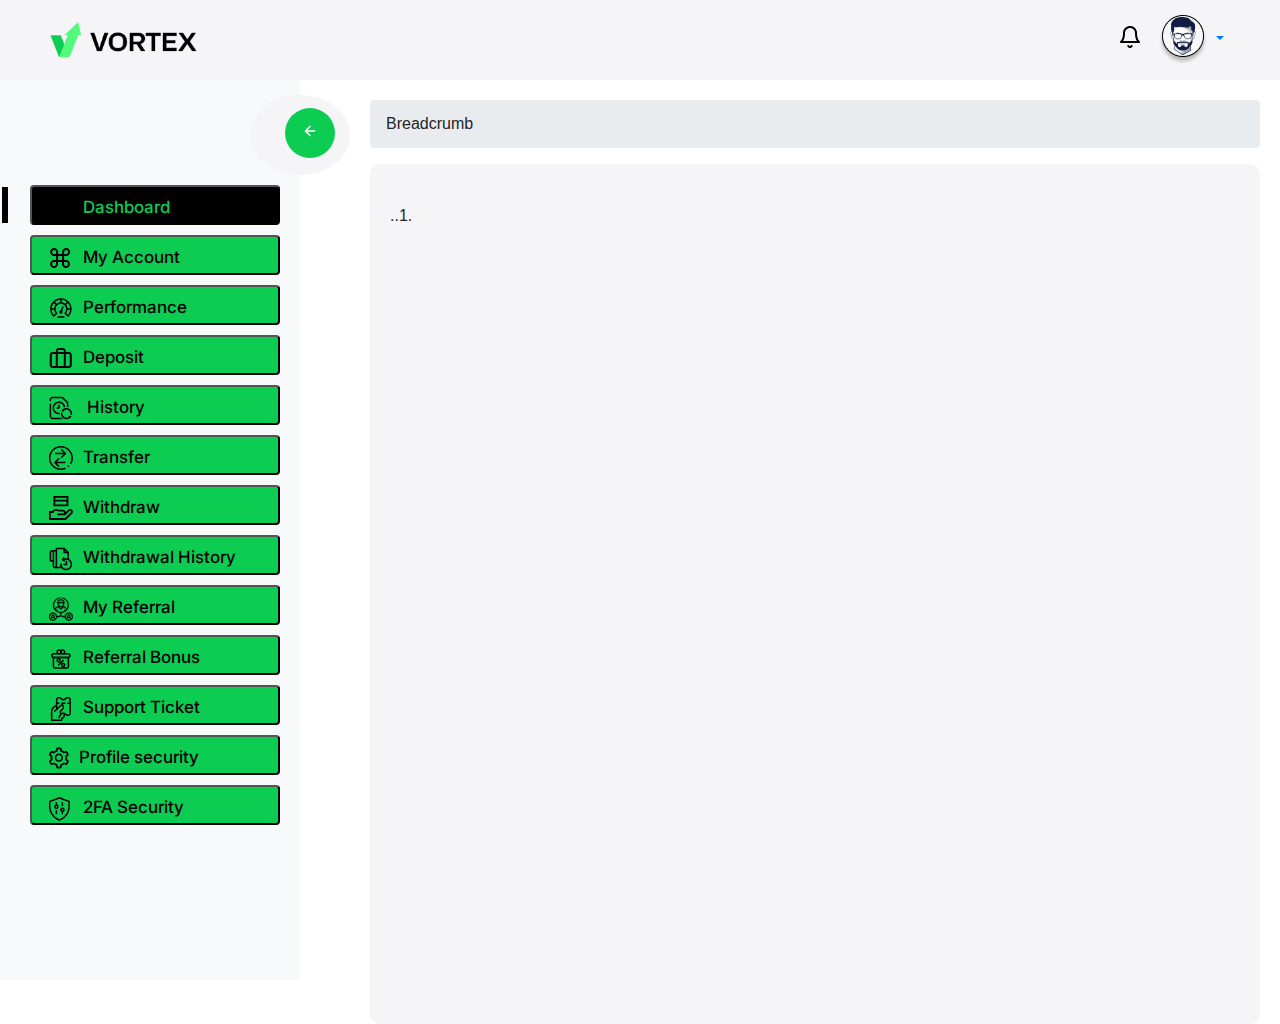
==== account.html @ d3b7a276 "Added" ====
<!DOCTYPE html>
<html lang="en">

<head>
    <meta charset="UTF-8">
    <meta name="viewport" content="width=device-width, initial-scale=1.0">
    <title>Account</title>
</head>
<!-- Latest compiled and minified CSS -->
<link rel="stylesheet" href="https://cdn.jsdelivr.net/npm/bootstrap@4.6.2/dist/css/bootstrap.min.css">
<!-- Font Awsome 5 -->
<link href="https://cdnjs.cloudflare.com/ajax/libs/font-awesome/5.15.4/css/all.min.css" rel="stylesheet">
<!-- custom css -->
<link rel="stylesheet" href="./assets/css/style.css">
<!-- common css -->
<link rel="stylesheet" href="./assets/css/common.css">
<!-- responsive -->
<link rel="stylesheet" href="./assets/css/responsive.css">


<body>
    <div class="wrapper">
        <!-- Navbar -->
        <nav class="navbar navbar-expand-lg bg1 pl-lg-5 pr-lg-5 pl-3 pr-3">
            <a class="navbar-brand" href="#">
                <img src="./assets/img/logo.png" width="150" height="auto" class="d-inline-block align-top" alt="Logo">
            </a>
            <button class="navbar-toggler" type="button" data-toggle="collapse" data-target="#navbarNav" aria-controls="navbarNav" aria-expanded="false" aria-label="Toggle navigation">
          <span class="navbar-toggler-icon"></span>
        </button>
            <div class="collapse navbar-collapse justify-content-end" id="navbarNav">
                <ul class="navbar-nav align-items-center">
                    <li class="nav-item">
                        <a class="nav-link medium-weight pt-0" href="#">
                            <img src="./assets/img/bell.png" alt="">
                        </a>
                    </li>
                    <li class="nav-item dropdown">
                        <a class="nav-link medium-weight dropdown-toggle" href="#" id="navbarDropdownMenuLink" role="button" data-toggle="dropdown" aria-haspopup="true" aria-expanded="false">
                            <img src="./assets/img/user-icon.png" alt="">
                        </a>
                        <div class="dropdown-menu dropdown-menu-right" aria-labelledby="navbarDropdownMenuLink">
                            <a class="dropdown-item" href="#">account</a>
                            <a class="dropdown-item" href="#">deposit</a>
                            <div class="dropdown-divider"></div>
                            <a class="dropdown-item" href="#">Logout</a>
                        </div>
                    </li>
                </ul>
            </div>
        </nav>
        <!-- Navbar End-->
        <div class="dashboard-structure">

            <div class="left-side show">
                <div class="circle bg1">
                    <button class="toggle-menu">
                    <img class="left-arrow mr-0" src="./assets/img/arrow-left.png" style="margin-top:-5px" alt="">
                </button>
                </div>
                <div class="nav flex-column nav-pills" id="v-pills-tab" role="tablist" aria-orientation="vertical">
                    <button class="nav-link medium-weight active" id="v-pills-dashboard-tab" data-toggle="pill" data-target="#v-pills-dashboard" type="button" role="tab" aria-controls="v-pills-dashboard" aria-selected="true"><img src="./assets/img/dashboard-icon.svg" alt="">Dashboard</button>
                    <button class="nav-link medium-weight" id="v-pills-account-tab" data-toggle="pill" data-target="#v-pills-account" type="button" role="tab" aria-controls="v-pills-account" aria-selected="false"><img src="./assets/img/account.svg" alt="">My Account</button>
                    <button class="nav-link medium-weight" id="v-pills-performance-tab" data-toggle="pill" data-target="#v-pills-performance" type="button" role="tab" aria-controls="v-pills-performance" aria-selected="false"><img src="./assets/img/performance_11743778 1.svg" alt="">Performance</button>
                    <button class="nav-link medium-weight" id="v-pills-deposit-tab" data-toggle="pill" data-target="#v-pills-deposit" type="button" role="tab" aria-controls="v-pills-deposit" aria-selected="false"><img src="./assets/img/deposi.svg" alt="">Deposit</button>
                    <button class="nav-link medium-weight" id="v-pills-history-tab" data-toggle="pill" data-target="#v-pills-history" type="button" role="tab" aria-controls="v-pills-history" aria-selected="false"><img src="./assets/img/deposit-history.svg" alt=""> History</button>
                    <button class="nav-link medium-weight" id="v-pills-transfer-tab" data-toggle="pill" data-target="#v-pills-transfer" type="button" role="tab" aria-controls="v-pills-transfer" aria-selected="true"><img src="./assets/img/transfer.svg" alt="">Transfer</button>
                    <button class="nav-link medium-weight" id="v-pills-withdraw-tab" data-toggle="pill" data-target="#v-pills-withdraw" type="button" role="tab" aria-controls="v-pills-withdraw" aria-selected="false"><img src="./assets/img/withdraw.svg" alt="">Withdraw</button>
                    <button class="nav-link medium-weight" id="v-pills-withdraw-history-tab" data-toggle="pill" data-target="#v-pills-withdraw-history" type="button" role="tab" aria-controls="v-pills-withdraw-history" aria-selected="false"><img src="./assets/img/withdraw-history.svg" alt="">Withdrawal History</button>
                    <button class="nav-link medium-weight" id="v-pills-referral-tab" data-toggle="pill" data-target="#v-pills-referral" type="button" role="tab" aria-controls="v-pills-referral" aria-selected="false"><img src="./assets/img/referal.svg" alt="">My Referral</button>
                    <button class="nav-link medium-weight" id="v-pills-referral-bonus-tab" data-toggle="pill" data-target="#v-pills-referral-bonus" type="button" role="tab" aria-controls="v-pills-referral-bonus" aria-selected="true"><img src="./assets/img/referal-bonus.svg" alt="">Referral Bonus</button>
                    <button class="nav-link medium-weight" id="v-pills-ticket-tab" data-toggle="pill" data-target="#v-pills-ticket" type="button" role="tab" aria-controls="v-pills-ticket" aria-selected="false"><img src="./assets/img/ticket.svg" alt="">Support Ticket</button>
                    <button class="nav-link medium-weight" id="v-pills-profile-setting-tab" data-toggle="pill" data-target="#v-pills-profile-setting" type="button" role="tab" aria-controls="v-pills-profile-setting" aria-selected="false"><img src="./assets/img/setting.svg" alt="">Profile security</button>
                    <button class="nav-link medium-weight" id="v-pills-security-tab" data-toggle="pill" data-target="#v-pills-security" type="button" role="tab" aria-controls="v-pills-security" aria-selected="false"><img src="./assets/img/security.svg" alt="">2FA Security</button>
                </div>
            </div>
            <div class="right-side">
                <div class="breadcrumb">
                    Breadcrumb

                </div>
                <div class="tab-content" id="v-pills-tabContent">
                    <div class="tab-pane fade show active" id="v-pills-dashboard" role="tabpanel" aria-labelledby="v-pills-dashboard-tab">..1.</div>
                    <div class="tab-pane fade" id="v-pills-account" role="tabpanel" aria-labelledby="v-pills-account-tab">.2..</div>
                    <div class="tab-pane fade" id="v-pills-performance" role="tabpanel" aria-labelledby="v-pills-performance-tab">.3..</div>
                    <div class="tab-pane fade" id="v-pills-deposit" role="tabpanel" aria-labelledby="v-pills-deposit-tab">..4.</div>
                    <div class="tab-pane fade" id="v-pills-history" role="tabpanel" aria-labelledby="v-pills-history-tab">..5.</div>
                    <div class="tab-pane fade " id="v-pills-transfer" role="tabpanel" aria-labelledby="v-pills-transfer-tab">.6..</div>
                    <div class="tab-pane fade" id="v-pills-withdraw" role="tabpanel" aria-labelledby="v-pills-withdraw-tab">.7..</div>
                    <div class="tab-pane fade" id="v-pills-withdraw-history" role="tabpanel" aria-labelledby="v-pills-withdraw-history-tab">..8.</div>
                    <div class="tab-pane fade" id="v-pills-referral" role="tabpanel" aria-labelledby="v-pills-referral-tab">.9..</div>
                    <div class="tab-pane fade " id="v-pills-referral-bonus" role="tabpanel" aria-labelledby="v-pills-referral-bonus-tab">.10..</div>
                    <div class="tab-pane fade" id="v-pills-ticket" role="tabpanel" aria-labelledby="v-pills-ticket-tab">.11..</div>
                    <div class="tab-pane fade" id="v-pills-profile-setting" role="tabpanel" aria-labelledby="v-pills-profile-setting-tab">.12..</div>
                    <div class="tab-pane fade" id="v-pills-security" role="tabpanel" aria-labelledby="v-pills-security-tab">.13..</div>
                </div>
            </div>
        </div>

    </div>
</body>
<!-- jQuery library -->
<script src="https://cdn.jsdelivr.net/npm/jquery@3.7.1/dist/jquery.slim.min.js"></script>

<!-- Popper JS -->
<script src="https://cdn.jsdelivr.net/npm/popper.js@1.16.1/dist/umd/popper.min.js"></script>

<!-- Latest compiled JavaScript -->
<script src="https://cdn.jsdelivr.net/npm/bootstrap@4.6.2/dist/js/bootstrap.bundle.min.js"></script>

<script>
    $(document).ready(function() {
        $(".toggle-menu").click(function() {
            $(".left-side").toggleClass("show");
            $('.right-side').toggleClass('active');
            $(".left-arrow").toggleClass("active");
        });
    });
</script>

</html>
---- assets/css/style.css ----
.sign-in {
  height: 100vh;
  margin: auto 0;
}

.sign-in .container-fluid,
.sign-in .row {
  height: 100%;
}

.sign-in .form-content {
  display: -webkit-box;
  display: -ms-flexbox;
  display: flex;
  -webkit-box-orient: vertical;
  -webkit-box-direction: normal;
      -ms-flex-direction: column;
          flex-direction: column;
  -webkit-box-pack: center;
      -ms-flex-pack: center;
          justify-content: center;
  padding: 0 250px;
}

.sign-in .form-content .input-group-prepend .input-group-text::after {
  content: "";
  display: block;
  width: 1.5px;
  height: calc(100% - 8px);
  /* Adjust the height as needed */
  background-color: #000;
  /* Adjust the color as needed */
  margin: 3px 0 3px 10px;
  /* Adjust the margin to center the line vertically */
  height: 18px;
}

.sign-in .form-content input {
  border-radius: 100px;
}

.sign-in .form-content input[type="text"],
.sign-in .form-content input[type="password"] {
  height: 60px;
}

.sign-in .form-content .input-group-text {
  border-top-left-radius: 100px;
  border-bottom-left-radius: 100px;
  height: 60px;
  background-color: white !important;
}

.sign-in .form-content .form-control:focus {
  border: 1px solid #000;
  -webkit-box-shadow: none;
          box-shadow: none;
}

.sign-in .form-content p {
  color: #000;
}

.sign-in .form-content i {
  color: #0CCC52;
  margin-top: -4px;
}

.sign-in .form-content .remember-forgot {
  display: -webkit-box;
  display: -ms-flexbox;
  display: flex;
  -webkit-box-pack: justify;
      -ms-flex-pack: justify;
          justify-content: space-between;
  -webkit-box-align: center;
      -ms-flex-align: center;
          align-items: center;
}

.sign-in .form-content .remember-forgot .forgot a {
  font-size: 15px;
  color: #000000;
  text-decoration: none;
}

.sign-in .form-content .logo {
  width: 250px;
  text-align: center;
  margin: 0 auto;
}

.sign-in .form-content a.btn {
  font-size: 19px;
}

.sign-in .form-content a.btn:focus {
  -webkit-box-shadow: none;
          box-shadow: none;
}

.sign-in .form-content .span1 {
  font-size: 24px;
  margin-top: 20px;
}

.sign-in .form-content .span1 a {
  color: #000;
}

.register,
.forgot-pass,
.verify-email,
.create-new-pass {
  height: 100vh;
  margin: auto 0;
}

.register .container-fluid,
.register .row,
.forgot-pass .container-fluid,
.forgot-pass .row,
.verify-email .container-fluid,
.verify-email .row,
.create-new-pass .container-fluid,
.create-new-pass .row {
  height: 100%;
}

.register .form-content,
.forgot-pass .form-content,
.verify-email .form-content,
.create-new-pass .form-content {
  display: -webkit-box;
  display: -ms-flexbox;
  display: flex;
  -webkit-box-orient: vertical;
  -webkit-box-direction: normal;
      -ms-flex-direction: column;
          flex-direction: column;
  -webkit-box-pack: center;
      -ms-flex-pack: center;
          justify-content: center;
  padding: 0 250px;
}

.register .form-content .input-group-prepend .input-group-text::after,
.forgot-pass .form-content .input-group-prepend .input-group-text::after,
.verify-email .form-content .input-group-prepend .input-group-text::after,
.create-new-pass .form-content .input-group-prepend .input-group-text::after {
  content: "";
  display: block;
  width: 1.5px;
  height: calc(100% - 8px);
  /* Adjust the height as needed */
  background-color: #000;
  /* Adjust the color as needed */
  margin: 3px 0 3px 10px;
  /* Adjust the margin to center the line vertically */
  height: 18px;
}

.register .form-content input,
.forgot-pass .form-content input,
.verify-email .form-content input,
.create-new-pass .form-content input {
  border-radius: 100px;
}

.register .form-content input[type="text"],
.register .form-content input[type="password"],
.register .form-content input[type="email"],
.register .form-content input[type="tel"],
.register .form-content select,
.forgot-pass .form-content input[type="text"],
.forgot-pass .form-content input[type="password"],
.forgot-pass .form-content input[type="email"],
.forgot-pass .form-content input[type="tel"],
.forgot-pass .form-content select,
.verify-email .form-content input[type="text"],
.verify-email .form-content input[type="password"],
.verify-email .form-content input[type="email"],
.verify-email .form-content input[type="tel"],
.verify-email .form-content select,
.create-new-pass .form-content input[type="text"],
.create-new-pass .form-content input[type="password"],
.create-new-pass .form-content input[type="email"],
.create-new-pass .form-content input[type="tel"],
.create-new-pass .form-content select {
  height: 60px;
}

.register .form-content select,
.forgot-pass .form-content select,
.verify-email .form-content select,
.create-new-pass .form-content select {
  border-top-right-radius: 100px;
  border-bottom-right-radius: 100px;
  /* Remove default appearance */
  -webkit-appearance: none;
  /* Safari and Chrome */
  -moz-appearance: none;
  /* Firefox */
  appearance: none;
  /* Standard */
  /* Add custom styles */
  padding-right: 25px;
  /* Space for custom arrow */
  background-image: url("../img/dropdown.png");
  /* Replace 'path/to/arrow-icon.png' with your arrow icon */
  background-repeat: no-repeat;
  background-position: 95%;
  /* Position the arrow on the right side */
}

.register .form-content .input-group-text,
.forgot-pass .form-content .input-group-text,
.verify-email .form-content .input-group-text,
.create-new-pass .form-content .input-group-text {
  border-top-left-radius: 100px;
  border-bottom-left-radius: 100px;
  height: 60px;
  background-color: white !important;
}

.register .form-content .form-control:focus,
.forgot-pass .form-content .form-control:focus,
.verify-email .form-content .form-control:focus,
.create-new-pass .form-content .form-control:focus {
  border: 1px solid #000;
  -webkit-box-shadow: none;
          box-shadow: none;
}

.register .form-content p,
.forgot-pass .form-content p,
.verify-email .form-content p,
.create-new-pass .form-content p {
  color: #000;
}

.register .form-content i,
.forgot-pass .form-content i,
.verify-email .form-content i,
.create-new-pass .form-content i {
  color: #0CCC52;
  margin-top: -4px;
}

.register .form-content .remember-forgot,
.forgot-pass .form-content .remember-forgot,
.verify-email .form-content .remember-forgot,
.create-new-pass .form-content .remember-forgot {
  display: -webkit-box;
  display: -ms-flexbox;
  display: flex;
  -webkit-box-pack: justify;
      -ms-flex-pack: justify;
          justify-content: space-between;
  -webkit-box-align: center;
      -ms-flex-align: center;
          align-items: center;
}

.register .form-content .remember-forgot .forgot a,
.forgot-pass .form-content .remember-forgot .forgot a,
.verify-email .form-content .remember-forgot .forgot a,
.create-new-pass .form-content .remember-forgot .forgot a {
  font-size: 15px;
  color: #000000;
  text-decoration: none;
}

.register .form-content .logo,
.forgot-pass .form-content .logo,
.verify-email .form-content .logo,
.create-new-pass .form-content .logo {
  width: 250px;
  text-align: center;
  margin: 0 auto;
}

.register .form-content a.btn,
.forgot-pass .form-content a.btn,
.verify-email .form-content a.btn,
.create-new-pass .form-content a.btn {
  font-size: 19px;
}

.register .form-content a.btn:focus,
.forgot-pass .form-content a.btn:focus,
.verify-email .form-content a.btn:focus,
.create-new-pass .form-content a.btn:focus {
  -webkit-box-shadow: none;
          box-shadow: none;
}

.register .form-content .span1,
.forgot-pass .form-content .span1,
.verify-email .form-content .span1,
.create-new-pass .form-content .span1 {
  font-size: 24px;
  margin-top: 20px;
}

.register .form-content .span1 a,
.forgot-pass .form-content .span1 a,
.verify-email .form-content .span1 a,
.create-new-pass .form-content .span1 a {
  color: #000;
}

.register .six-input,
.forgot-pass .six-input,
.verify-email .six-input,
.create-new-pass .six-input {
  margin-top: 30px;
}

.register .six-input .six-input-field,
.forgot-pass .six-input .six-input-field,
.verify-email .six-input .six-input-field,
.create-new-pass .six-input .six-input-field {
  width: 40px !important;
  height: 40px !important;
  border-radius: 15px !important;
  padding-left: 5px !important;
  border: 1px solid #000000 !important;
}

.dashboard-structure {
  display: -webkit-box;
  display: -ms-flexbox;
  display: flex;
  width: 100%;
  position: relative;
}

.dashboard-structure .left-side {
  position: absolute;
  top: 0;
  left: -300px;
  /* initially hide the menu */
  width: 300px;
  -webkit-transition: left 0.3s ease;
  transition: left 0.3s ease;
  background-color: #f8f9fa;
  padding: 100px 20px 20px 30px;
  height: 100%;
}

.dashboard-structure .left-side .nav-link {
  position: relative;
  text-align: left;
  margin: 5px 0;
  font-size: 17px;
}

.dashboard-structure .left-side .nav-link::before {
  content: "";
  position: absolute;
  width: 0px;
  height: 100%;
  border-radius: 0px;
  background: #000;
  top: 0;
  bottom: 0;
  left: -30px;
  margin: auto;
  -webkit-transition: 0.4s;
  transition: 0.4s;
}

.dashboard-structure .left-side .nav-link:hover {
  background-color: #000 !important;
  color: #0CCC52 !important;
}

.dashboard-structure .left-side .nav-link:hover::before {
  width: 6px;
}

.dashboard-structure .left-side .nav-link img {
  margin-right: 10px;
}

.dashboard-structure .left-side .nav-link.active {
  background-color: #000 !important;
  color: #0CCC52 !important;
}

.dashboard-structure .left-side .nav-link.active::before {
  width: 6px;
}

.dashboard-structure .right-side {
  width: calc(100% - 350px);
  margin-left: auto;
  min-height: 100vh;
  background: #fff;
  background-size: cover;
  background-position: center;
  -webkit-transition: 0.4s;
  transition: 0.4s;
  padding: 20px;
}

.dashboard-structure .left-side.show {
  left: 0;
}

.dashboard-structure .right-side.active {
  width: 97% !important;
}
/*# sourceMappingURL=style.css.map */
---- assets/css/common.css ----
@import url('https://fonts.googleapis.com/css2?family=Inter:wght@100..900&display=swap');

/* // <uniquifier>: Use a unique and descriptive class name
// <weight>: Use a value from 100 to 900 */

* {
    box-sizing: border-box;
    margin: 0;
    padding: 0;
}

.bold-weight {
    font-family: "Inter", sans-serif;
    font-optical-sizing: auto;
    font-weight: 700;
    font-style: normal;
    font-variation-settings: "slnt" 0;
}

.regular-weight {
    font-family: "Inter", sans-serif;
    font-optical-sizing: auto;
    font-weight: 400;
    font-style: normal;
    font-variation-settings: "slnt" 0;
}

.light-weight {
    font-family: "Inter", sans-serif;
    font-optical-sizing: auto;
    font-weight: 300;
    font-style: normal;
    font-variation-settings: "slnt" 0;
}

.extra-light-weight {
    font-family: "Inter", sans-serif;
    font-optical-sizing: auto;
    font-weight: 200;
    font-style: normal;
    font-variation-settings: "slnt" 0;
}

.medium-weight {
    font-family: "Inter", sans-serif;
    font-optical-sizing: auto;
    font-weight: 500;
    font-style: normal;
    font-variation-settings: "slnt" 0;
}

.semi-bold-weight {
    font-family: "Inter", sans-serif;
    font-optical-sizing: auto;
    font-weight: 600;
    font-style: normal;
    font-variation-settings: "slnt" 0;
}

button {
    width: 100%;
    height: 40px;
    background-color: #0CCC52;
    color: #000000;
    border-radius: 100px;
}

a.btn {
    width: 100%;
    height: 40px;
    background-color: #0CCC52;
    color: #000000;
    border-radius: 100px;
    display: flex;
    justify-content: center;
    align-items: center;
    text-align: center;
    text-decoration: none;
    height: 60px;
}

.bg1 {
    background: #F5F4F7;
}

.input-group-text {
    background-color: transparent !important;
    /* border-right: 0px solid #fff !important;
    border-top: 0px solid #000;
    border-bottom: 0px solid #000;
    border-left: 0px solid #000; */
    border: 1px solid #000;
}

.form-control {
    border-left: 0px solid #fff !important;
    border: 1px solid #000000;
}

.green {
    color: #0CCC52;
}

.navbar {
    height: 80px;
}

.circle {
    position: absolute;
    width: 100px;
    height: 80px;
    border-radius: 50%;
    top: 15px;
    right: -50px;
    padding-top: 13px;
    padding-left: 35px;
}

.circle button {
    border: none;
    width: 50px;
    height: 50px;
    border-radius: 50%;
}

.circle button .left-arrow {
    transition: transform 0.3s ease;
    margin-right: 10px;
}

.circle button .left-arrow.active {
    transform: rotate(180deg);
}

.tab-content {
    background-color: #F5F4F7;
    height: 100%;
    padding: 40px 20px 10px;
    border-radius: 10px;
}
---- assets/css/responsive.css ----
@media only screen and (max-width: 1800.5px) {
    .register .form-content,
    .forgot-pass .form-content,
    .verify-email .form-content,
    .create-new-pass .form-content,
    .sign-in .form-content {
        padding: 0 100px;
    }
}

@media only screen and (max-width: 1500.5px) {
    .register .form-content,
    .forgot-pass .form-content,
    .verify-email .form-content,
    .create-new-pass .form-content,
    .sign-in .form-content {
        padding: 0 50px;
    }
}

@media only screen and (max-width: 991.5px) {
    .img img {
        width: 100%;
    }
}

@media only screen and (max-width: 820.5px) {
    .register .form-content,
    .forgot-pass .form-content,
    .verify-email .form-content,
    .create-new-pass .form-content,
    .sign-in .form-content {
        padding: 0 10px;
    }
}

@media only screen and (max-width: 768.5px) {
    .register .form-content,
    .forgot-pass .form-content,
    .verify-email .form-content,
    .create-new-pass .form-content,
    .sign-in .form-content {
        height: auto;
    }
}
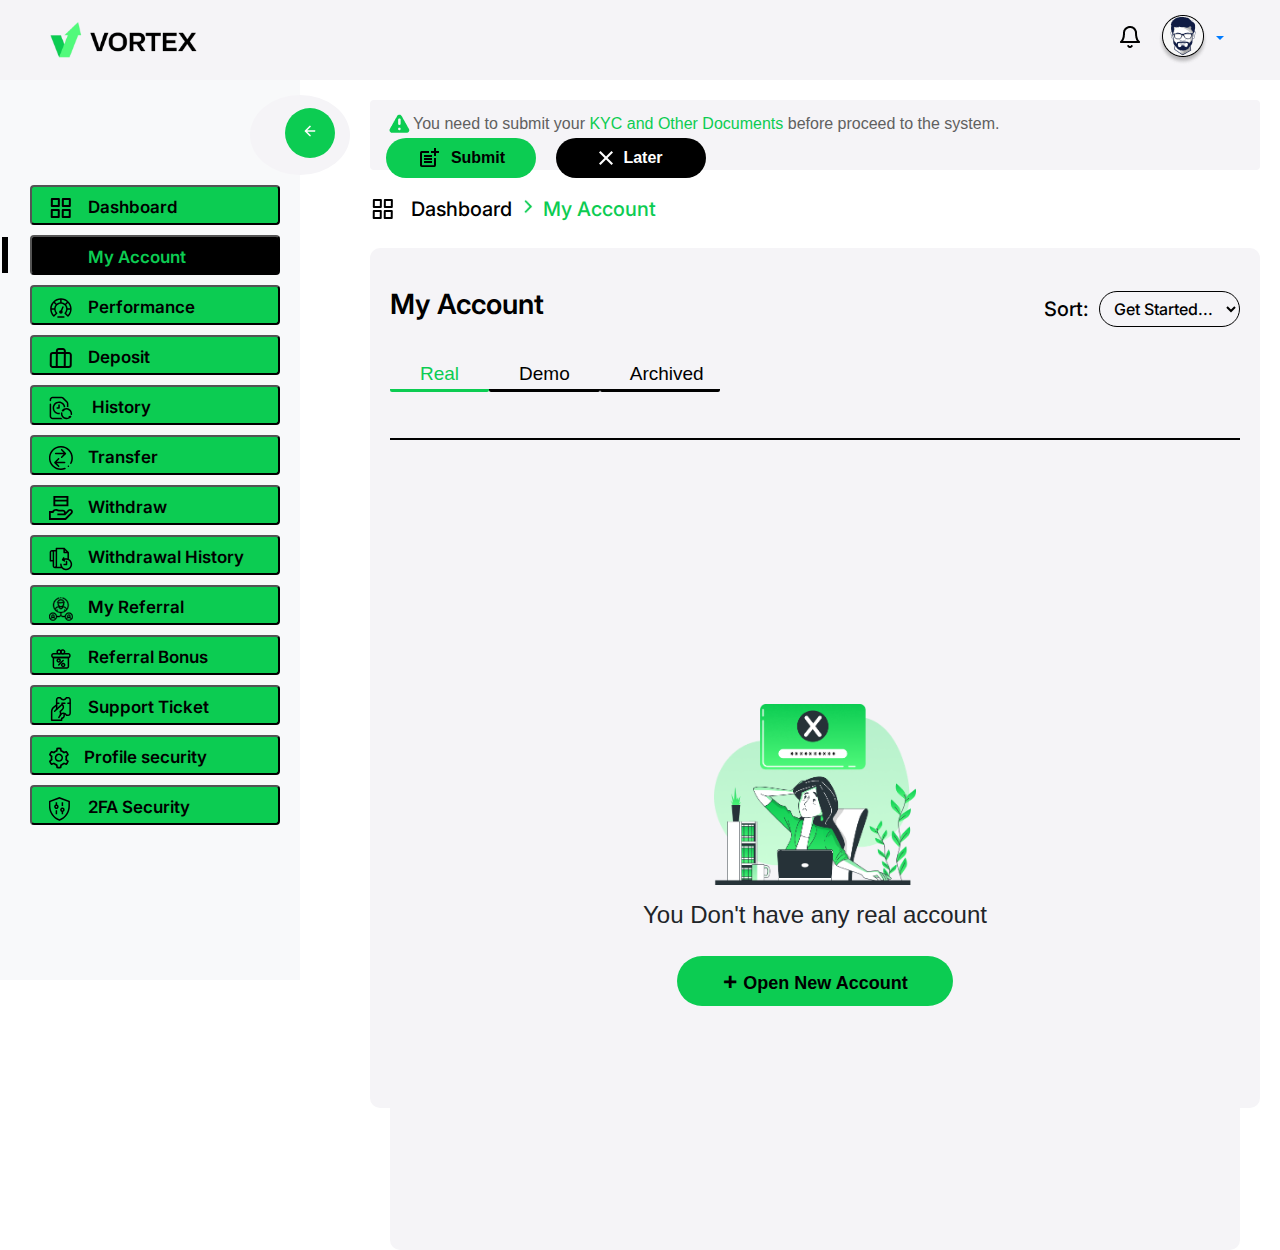
==== commit 771fc75e: "Updated" ====
--- a/account.html
+++ b/account.html
@@ -59,8 +59,8 @@
                 </button>
                 </div>
                 <div class="nav flex-column nav-pills" id="v-pills-tab" role="tablist" aria-orientation="vertical">
-                    <button class="nav-link medium-weight active" id="v-pills-dashboard-tab" data-toggle="pill" data-target="#v-pills-dashboard" type="button" role="tab" aria-controls="v-pills-dashboard" aria-selected="true"><img src="./assets/img/dashboard-icon.svg" alt="">Dashboard</button>
-                    <button class="nav-link medium-weight" id="v-pills-account-tab" data-toggle="pill" data-target="#v-pills-account" type="button" role="tab" aria-controls="v-pills-account" aria-selected="false"><img src="./assets/img/account.svg" alt="">My Account</button>
+                    <button class="nav-link medium-weight " id="v-pills-dashboard-tab" data-toggle="pill" data-target="#v-pills-dashboard" type="button" role="tab" aria-controls="v-pills-dashboard" aria-selected="true"><img src="./assets/img/dashboard-icon.svg" alt="">Dashboard</button>
+                    <button class="nav-link medium-weight active" id="v-pills-account-tab" data-toggle="pill" data-target="#v-pills-account" type="button" role="tab" aria-controls="v-pills-account" aria-selected="false"><img src="./assets/img/account.svg" alt="">My Account</button>
                     <button class="nav-link medium-weight" id="v-pills-performance-tab" data-toggle="pill" data-target="#v-pills-performance" type="button" role="tab" aria-controls="v-pills-performance" aria-selected="false"><img src="./assets/img/performance_11743778 1.svg" alt="">Performance</button>
                     <button class="nav-link medium-weight" id="v-pills-deposit-tab" data-toggle="pill" data-target="#v-pills-deposit" type="button" role="tab" aria-controls="v-pills-deposit" aria-selected="false"><img src="./assets/img/deposi.svg" alt="">Deposit</button>
                     <button class="nav-link medium-weight" id="v-pills-history-tab" data-toggle="pill" data-target="#v-pills-history" type="button" role="tab" aria-controls="v-pills-history" aria-selected="false"><img src="./assets/img/deposit-history.svg" alt=""> History</button>
@@ -75,13 +75,73 @@
                 </div>
             </div>
             <div class="right-side">
-                <div class="breadcrumb">
-                    Breadcrumb
-
+                <div class="breadcrumb bg1">
+                    <p><img src="./assets/img/danger.png" alt="">You need to submit your <a href="#!" class="text-decoration-none green">KYC and Other Documents</a> before proceed to the system.</p>
+                    <div class="buttons">
+                        <button class="black"><img src="./assets/img/submit.png" alt=""> Submit</button>
+                        <button class="closed"><img src="./assets/img/cross.png" alt=""> Later</button>
+                    </div>
+                </div>
+                <div class="breadcrumb2 pt-2 pb-2">
+                    <ul class="list-unstyled d-flex">
+                        <li>
+                            <a class="text-decoration-none text-dark pr-2 medium-weight d-flex" href="#!"><img class="pr-3" src="./assets/img/dashboard-icon.svg" alt=""> Dashboard </a>
+                        </li>
+                        <li>
+                            <img style="margin-top: 0px;" width="15px" src="./assets/img/right-arrow.png" alt="">
+                        </li>
+                        <li>
+                            <a class="text-decoration-none green pl-2 medium-weight " href="#!">My Account</a>
+                        </li>
+                    </ul>
                 </div>
                 <div class="tab-content" id="v-pills-tabContent">
-                    <div class="tab-pane fade show active" id="v-pills-dashboard" role="tabpanel" aria-labelledby="v-pills-dashboard-tab">..1.</div>
-                    <div class="tab-pane fade" id="v-pills-account" role="tabpanel" aria-labelledby="v-pills-account-tab">.2..</div>
+                    <div class="tab-pane fade  " id="v-pills-dashboard" role="tabpanel" aria-labelledby="v-pills-dashboard-tab">
+                        dashboard
+                    </div>
+                    <div class="tab-pane fade show active" id="v-pills-account" role="tabpanel" aria-labelledby="v-pills-account-tab">
+                        <div class="main-head-content">
+                            <div class="left1">
+                                <h3 class="text-dark semi-bold-weight">My Account</h3>
+                            </div>
+                            <div class="right1">
+                                <p class="text-dark medium-weight">
+                                    Sort:
+                                </p>
+                                <select class="medium-weight">
+                                    <option value="">Get Started...</option>
+                                    <option value="1">Country 1</option>
+                                    <option value="2">Country 2</option>
+                                    <option value="3">Country 3</option>
+                                    <!-- Add more options as needed -->
+                                </select>
+                            </div>
+                        </div>
+                        <ul class="nav nav-tabs">
+                            <li class="active"><a class="active" data-toggle="tab" href="#real">Real</a></li>
+                            <li><a data-toggle="tab" href="#menu1">Demo</a></li>
+                            <li><a class="pr-3" data-toggle="tab" href="#menu2">Archived</a></li>
+                        </ul>
+                        <div class="divider"></div>
+                        <div class="tab-content">
+                            <div id="real" class="tab-pane fade in active show">
+                                <img src="./assets/img/forgot-password.png" alt="">
+                                <div class="content">
+                                    <h4 class="pt-3 pb-2">You Don't have any real account</h4>
+                                    <button><span class="semi-bold-weight">+</span> Open New Account</button>
+                                </div>
+                            </div>
+                            <div id="menu1" class="tab-pane fade">
+                                <h3>Menu 1</h3>
+                                <p>Some content in menu 1.</p>
+                            </div>
+                            <div id="menu2" class="tab-pane fade">
+                                <h3>Menu 2</h3>
+                                <p>Some content in menu 2.</p>
+                            </div>
+                        </div>
+
+                    </div>
                     <div class="tab-pane fade" id="v-pills-performance" role="tabpanel" aria-labelledby="v-pills-performance-tab">.3..</div>
                     <div class="tab-pane fade" id="v-pills-deposit" role="tabpanel" aria-labelledby="v-pills-deposit-tab">..4.</div>
                     <div class="tab-pane fade" id="v-pills-history" role="tabpanel" aria-labelledby="v-pills-history-tab">..5.</div>
@@ -96,6 +156,7 @@
                 </div>
             </div>
         </div>
+    </div>
 
     </div>
 </body>
@@ -115,6 +176,9 @@
             $('.right-side').toggleClass('active');
             $(".left-arrow").toggleClass("active");
         });
+        $('.closed').click(function() {
+            $('.breadcrumb').hide();
+        })
     });
 </script>
 
--- a/assets/css/style.css
+++ b/assets/css/style.css
@@ -354,6 +354,7 @@
   text-align: left;
   margin: 5px 0;
   font-size: 17px;
+  font-weight: 600;
 }
 
 .dashboard-structure .left-side .nav-link::before {
@@ -381,7 +382,7 @@
 }
 
 .dashboard-structure .left-side .nav-link img {
-  margin-right: 10px;
+  margin-right: 15px;
 }
 
 .dashboard-structure .left-side .nav-link.active {
@@ -412,4 +413,169 @@
 .dashboard-structure .right-side.active {
   width: 97% !important;
 }
+
+.dashboard-structure .breadcrumb {
+  display: -webkit-box;
+  display: -ms-flexbox;
+  display: flex;
+  -webkit-box-pack: justify;
+      -ms-flex-pack: justify;
+          justify-content: space-between;
+  -webkit-box-orient: horizontal;
+  -webkit-box-direction: normal;
+      -ms-flex-direction: row;
+          flex-direction: row;
+  -webkit-box-align: center;
+      -ms-flex-align: center;
+          align-items: center;
+  height: 70px;
+}
+
+.dashboard-structure .breadcrumb p {
+  color: #606060;
+  margin: 0;
+}
+
+.dashboard-structure .breadcrumb .buttons {
+  display: -webkit-box;
+  display: -ms-flexbox;
+  display: flex;
+  gap: 20px;
+}
+
+.dashboard-structure .breadcrumb .buttons button {
+  width: 150px;
+}
+
+.dashboard-structure .breadcrumb .buttons .black {
+  background-color: #0CCC52;
+  color: #000;
+  border: none;
+  font-weight: 600;
+  display: -webkit-box;
+  display: -ms-flexbox;
+  display: flex;
+  -webkit-box-orient: horizontal;
+  -webkit-box-direction: normal;
+      -ms-flex-direction: row;
+          flex-direction: row;
+  -webkit-box-pack: center;
+      -ms-flex-pack: center;
+          justify-content: center;
+  -webkit-box-align: center;
+      -ms-flex-align: center;
+          align-items: center;
+  gap: 10px;
+}
+
+.dashboard-structure .breadcrumb .buttons .closed {
+  background-color: #000;
+  color: #fff;
+  border: none;
+  font-weight: 600;
+  display: -webkit-box;
+  display: -ms-flexbox;
+  display: flex;
+  -webkit-box-orient: horizontal;
+  -webkit-box-direction: normal;
+      -ms-flex-direction: row;
+          flex-direction: row;
+  -webkit-box-pack: center;
+      -ms-flex-pack: center;
+          justify-content: center;
+  -webkit-box-align: center;
+      -ms-flex-align: center;
+          align-items: center;
+  gap: 10px;
+}
+
+.dashboard-structure #v-pills-account {
+  height: 100%;
+}
+
+.dashboard-structure #v-pills-account .main-head-content {
+  display: -webkit-box;
+  display: -ms-flexbox;
+  display: flex;
+  -webkit-box-pack: justify;
+      -ms-flex-pack: justify;
+          justify-content: space-between;
+}
+
+.dashboard-structure #v-pills-account .main-head-content .right1 {
+  display: -webkit-box;
+  display: -ms-flexbox;
+  display: flex;
+  gap: 10px;
+  -webkit-box-align: center;
+      -ms-flex-align: center;
+          align-items: center;
+}
+
+.dashboard-structure #v-pills-account .main-head-content .right1 select {
+  background-color: transparent;
+  border: 1.5px solid #000;
+  border-radius: 100px;
+  padding: 6px 10px;
+}
+
+.dashboard-structure #v-pills-account .main-head-content .right1 p {
+  font-size: 20px;
+  margin: 0;
+}
+
+.dashboard-structure #v-pills-account .nav-tabs {
+  text-align: center;
+  padding-top: 30px;
+  border-bottom: none;
+}
+
+.dashboard-structure #v-pills-account .nav-tabs li a {
+  color: #000;
+  padding: 5px 30px;
+  font-size: 19px;
+  text-decoration: none;
+  border-bottom: 3px solid black;
+  border-radius: 2px;
+}
+
+.dashboard-structure #v-pills-account .nav-tabs li a.active {
+  color: #0CCC52;
+  border-bottom: 3px solid #0CCC52;
+}
+
+.dashboard-structure #v-pills-account #real {
+  display: -webkit-box;
+  display: -ms-flexbox;
+  display: flex;
+  -webkit-box-orient: vertical;
+  -webkit-box-direction: normal;
+      -ms-flex-direction: column;
+          flex-direction: column;
+  -webkit-box-pack: center;
+      -ms-flex-pack: center;
+          justify-content: center;
+  -webkit-box-align: center;
+      -ms-flex-align: center;
+          align-items: center;
+  height: 100%;
+  text-align: center;
+}
+
+.dashboard-structure #v-pills-account #real img {
+  width: 25%;
+}
+
+.dashboard-structure #v-pills-account #real button {
+  border: none;
+  font-weight: 600;
+  font-size: 18px;
+  height: 50px;
+  width: 80%;
+  margin: 10px auto;
+}
+
+.dashboard-structure #v-pills-account #real button span {
+  font-size: 25px;
+}
 /*# sourceMappingURL=style.css.map */--- a/assets/css/common.css
+++ b/assets/css/common.css
@@ -137,4 +137,23 @@
     height: 100%;
     padding: 40px 20px 10px;
     border-radius: 10px;
+}
+
+a:hover {
+    color: #000;
+}
+
+.text-dark {
+    color: #000 !important;
+}
+
+.breadcrumb2 a {
+    font-size: 20px;
+}
+
+.divider {
+    width: 100%;
+    background-color: #000;
+    height: 2px;
+    margin-top: 50px;
 }--- a/assets/css/responsive.css
+++ b/assets/css/responsive.css
@@ -4,7 +4,20 @@
     .verify-email .form-content,
     .create-new-pass .form-content,
     .sign-in .form-content {
-        padding: 0 100px;
+        padding: 0 25%;
+    }
+}
+
+@media only screen and (max-width: 1550.5px) {
+    .register .form-content,
+    .forgot-pass .form-content,
+    .verify-email .form-content,
+    .create-new-pass .form-content,
+    .sign-in .form-content {
+        padding: 0 20%;
+    }
+    .img img {
+        width: 60%;
     }
 }
 
@@ -14,13 +27,33 @@
     .verify-email .form-content,
     .create-new-pass .form-content,
     .sign-in .form-content {
-        padding: 0 50px;
+        padding: 0 20%;
+    }
+}
+
+@media only screen and (max-width: 1200.5px) {
+    .register .form-content,
+    .forgot-pass .form-content,
+    .verify-email .form-content,
+    .create-new-pass .form-content,
+    .sign-in .form-content {
+        padding: 0 15%;
+    }
+    .img img {
+        width: 70%;
     }
 }
 
 @media only screen and (max-width: 991.5px) {
+    .register .form-content,
+    .forgot-pass .form-content,
+    .verify-email .form-content,
+    .create-new-pass .form-content,
+    .sign-in .form-content {
+        padding: 0 10%;
+    }
     .img img {
-        width: 100%;
+        width: 80%;
     }
 }
 
@@ -30,7 +63,7 @@
     .verify-email .form-content,
     .create-new-pass .form-content,
     .sign-in .form-content {
-        padding: 0 10px;
+        padding: 0 5%;
     }
 }
 
@@ -42,4 +75,31 @@
     .sign-in .form-content {
         height: auto;
     }
+    .sign-in .form-content {
+        justify-content: flex-start;
+        padding-top: 50px;
+    }
+    .img img {
+        width: 70%;
+    }
+    .sign-in .form-content .span1 {
+        font-size: 20px;
+    }
+}
+
+@media only screen and (max-width: 600.5px) {
+    .register .form-content,
+    .forgot-pass .form-content,
+    .verify-email .form-content,
+    .create-new-pass .form-content,
+    .sign-in .form-content {
+        height: auto;
+    }
+    .sign-in .form-content {
+        justify-content: flex-start;
+        padding-top: 50px;
+    }
+    .img img {
+        width: 80%;
+    }
 }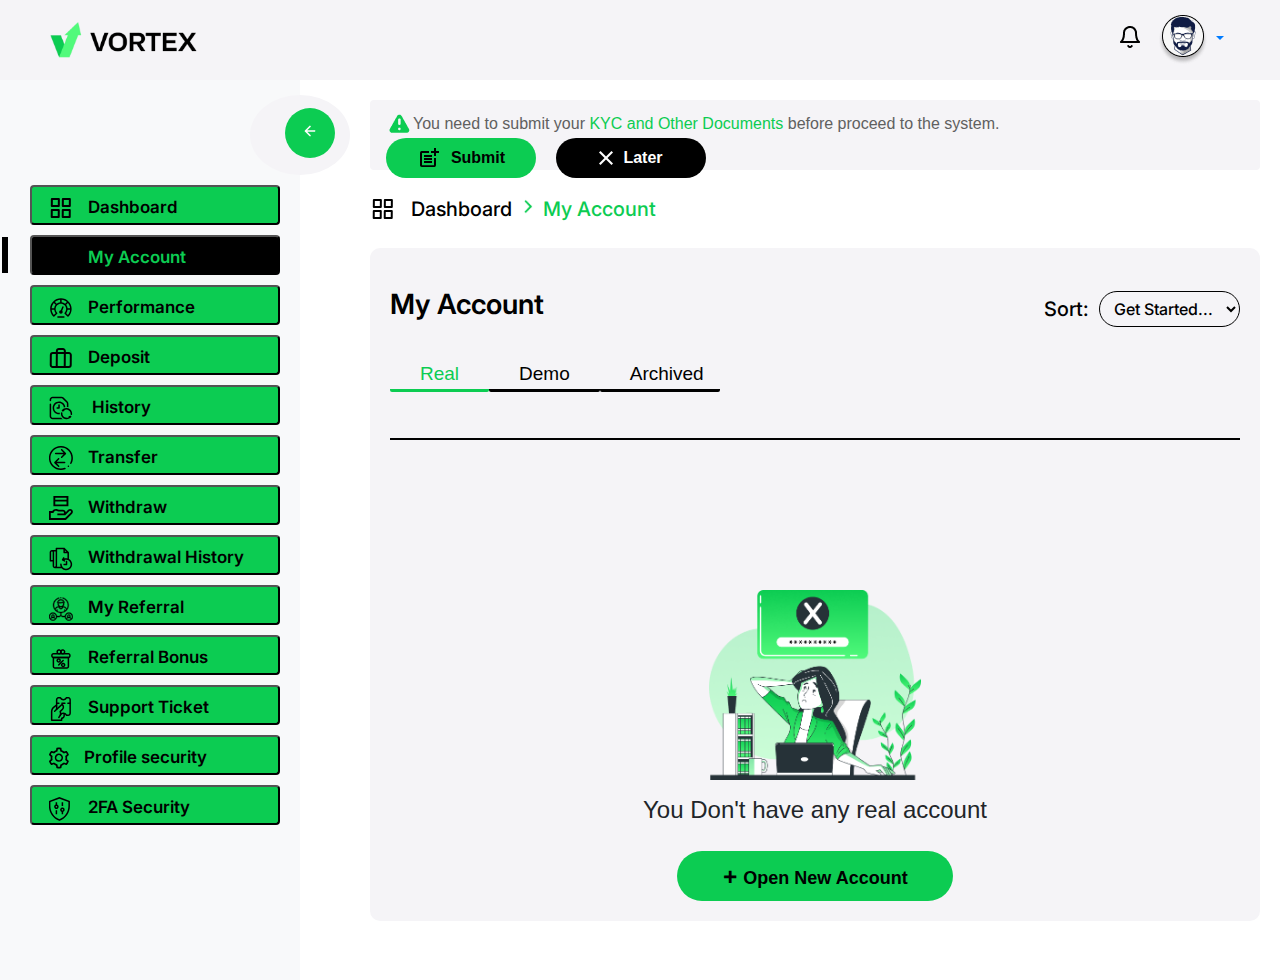
==== commit 96d58f2a: "updated" ====
--- a/account.html
+++ b/account.html
@@ -21,12 +21,12 @@
 <body>
     <div class="wrapper">
         <!-- Navbar -->
-        <nav class="navbar navbar-expand-lg bg1 pl-lg-5 pr-lg-5 pl-3 pr-3">
+        <nav class="navbar navbar-expand bg1 pl-lg-5 pr-lg-5 pl-3 pr-3">
             <a class="navbar-brand" href="#">
                 <img src="./assets/img/logo.png" width="150" height="auto" class="d-inline-block align-top" alt="Logo">
             </a>
             <button class="navbar-toggler" type="button" data-toggle="collapse" data-target="#navbarNav" aria-controls="navbarNav" aria-expanded="false" aria-label="Toggle navigation">
-          <span class="navbar-toggler-icon"></span>
+          ppp
         </button>
             <div class="collapse navbar-collapse justify-content-end" id="navbarNav">
                 <ul class="navbar-nav align-items-center">
--- a/assets/css/style.css
+++ b/assets/css/style.css
@@ -336,6 +336,13 @@
   position: relative;
 }
 
+.dashboard-structure #v-pills-tabContent {
+  background-color: #F5F4F7;
+  height: auto;
+  padding: 40px 20px 10px;
+  border-radius: 10px;
+}
+
 .dashboard-structure .left-side {
   position: absolute;
   top: 0;
@@ -560,6 +567,7 @@
           align-items: center;
   height: 100%;
   text-align: center;
+  padding-top: 150px;
 }
 
 .dashboard-structure #v-pills-account #real img {
--- a/assets/css/common.css
+++ b/assets/css/common.css
@@ -132,13 +132,6 @@
     transform: rotate(180deg);
 }
 
-.tab-content {
-    background-color: #F5F4F7;
-    height: 100%;
-    padding: 40px 20px 10px;
-    border-radius: 10px;
-}
-
 a:hover {
     color: #000;
 }
--- a/assets/css/responsive.css
+++ b/assets/css/responsive.css
@@ -41,6 +41,41 @@
     }
     .img img {
         width: 70%;
+    }
+    .dashboard-structure .left-side .nav-link {
+        font-size: 15px;
+    }
+    .dashboard-structure .left-side {
+        padding: 100px 0px 20px 10px;
+    }
+    .dashboard-structure .left-side {
+        width: 250px;
+        left: -250px;
+    }
+    .dashboard-structure .right-side {
+        width: calc(100% - 290px);
+    }
+    .dashboard-structure .breadcrumb {
+        height: auto;
+    }
+    .dashboard-structure .breadcrumb .buttons {
+        margin-top: 20px;
+    }
+}
+
+@media only screen and (max-width: 1199.5px) {
+    .dashboard-structure .left-side.show {
+        left: -250px;
+    }
+    .dashboard-structure .left-side {
+        width: 250px;
+        left: 0;
+    }
+    .dashboard-structure .right-side {
+        width: 96%;
+    }
+    .dashboard-structure .right-side.active {
+        width: calc(100% - 290px) !important;
     }
 }
 
